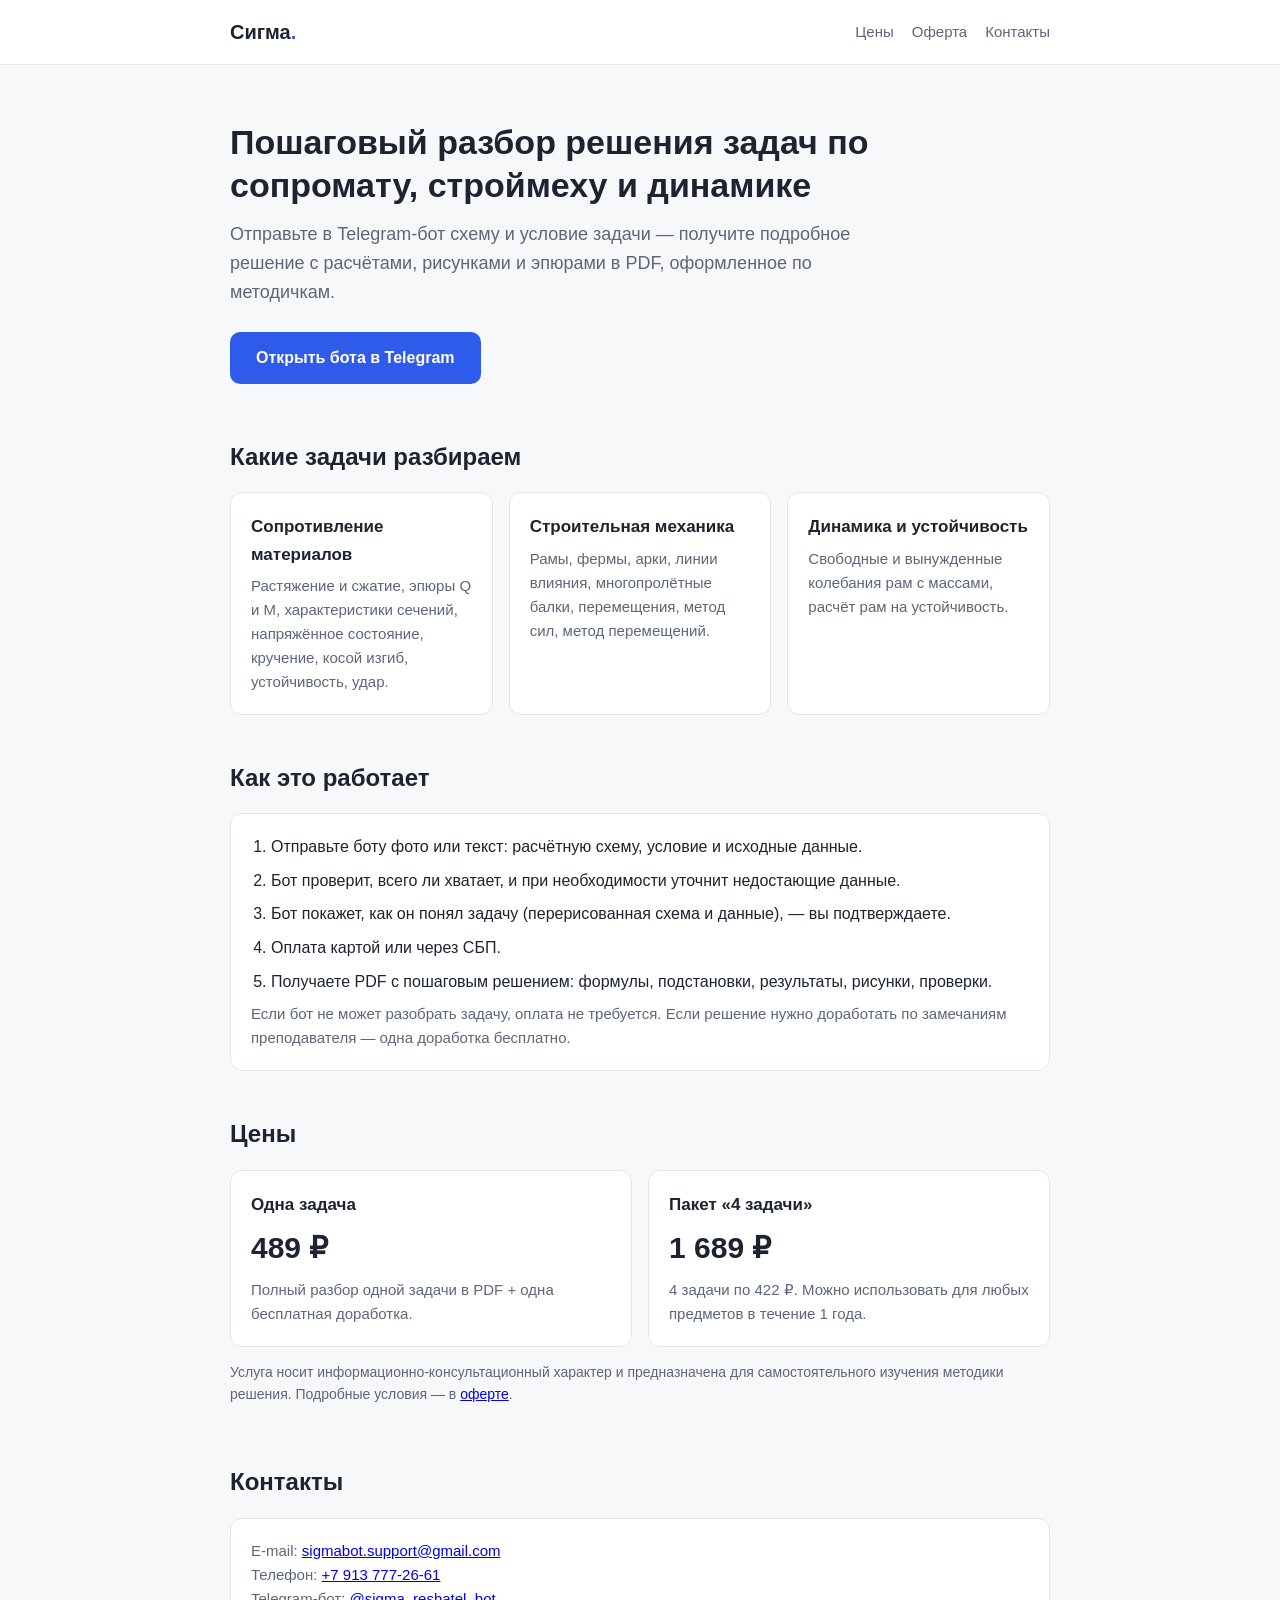
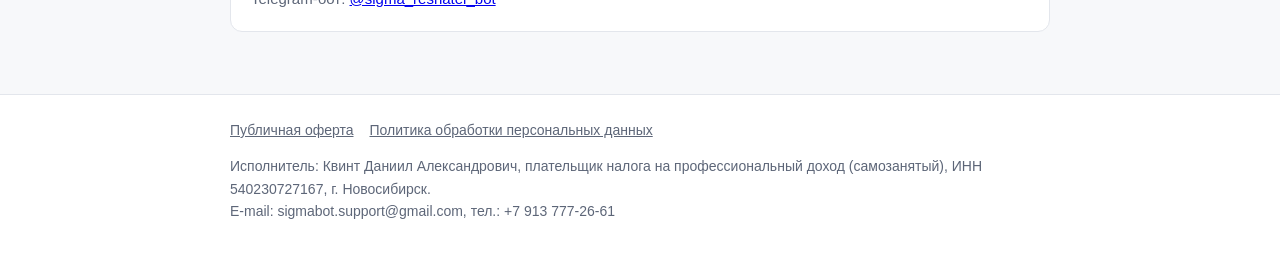
==== index.html @ 650c28b0 "Add files via upload" ====
<!DOCTYPE html>
<html lang="ru">
<head>
<meta charset="utf-8">
<meta name="viewport" content="width=device-width, initial-scale=1">
<title>Сигма — разбор решения задач по сопромату, строймеху и динамике</title>
<meta name="description" content="Telegram-бот: пошаговый разбор и оформление решения учебных задач по сопротивлению материалов, строительной механике, динамике и устойчивости сооружений в PDF.">
<link rel="stylesheet" href="style.css">
</head>
<body>
<header><div class="wrap">
  <a class="logo" href="index.html">Сигма<span>.</span></a>
  <nav><a href="#prices">Цены</a><a href="oferta.html">Оферта</a><a href="#contacts">Контакты</a></nav>
</div></header>

<div class="wrap">
  <div class="hero">
    <h1>Пошаговый разбор решения задач по сопромату, строймеху и динамике</h1>
    <p>Отправьте в Telegram-бот схему и условие задачи — получите подробное решение с расчётами, рисунками и эпюрами в PDF, оформленное по методичкам.</p>
    <a class="btn" href="https://t.me/sigma_reshatel_bot">Открыть бота в Telegram</a>
  </div>

  <section>
    <h2>Какие задачи разбираем</h2>
    <div class="grid">
      <div class="card"><h3>Сопротивление материалов</h3><p>Растяжение и сжатие, эпюры Q и M, характеристики сечений, напряжённое состояние, кручение, косой изгиб, устойчивость, удар.</p></div>
      <div class="card"><h3>Строительная механика</h3><p>Рамы, фермы, арки, линии влияния, многопролётные балки, перемещения, метод сил, метод перемещений.</p></div>
      <div class="card"><h3>Динамика и устойчивость</h3><p>Свободные и вынужденные колебания рам с массами, расчёт рам на устойчивость.</p></div>
    </div>
  </section>

  <section>
    <h2>Как это работает</h2>
    <div class="card">
      <ol class="steps">
        <li>Отправьте боту фото или текст: расчётную схему, условие и исходные данные.</li>
        <li>Бот проверит, всего ли хватает, и при необходимости уточнит недостающие данные.</li>
        <li>Бот покажет, как он понял задачу (перерисованная схема и данные), — вы подтверждаете.</li>
        <li>Оплата картой или через СБП.</li>
        <li>Получаете PDF с пошаговым решением: формулы, подстановки, результаты, рисунки, проверки.</li>
      </ol>
      <p class="note">Если бот не может разобрать задачу, оплата не требуется. Если решение нужно доработать по замечаниям преподавателя — одна доработка бесплатно.</p>
    </div>
  </section>

  <section id="prices">
    <h2>Цены</h2>
    <div class="grid">
      <div class="card"><h3>Одна задача</h3><div class="price">489 ₽</div><p>Полный разбор одной задачи в PDF + одна бесплатная доработка.</p></div>
      <div class="card"><h3>Пакет «4 задачи»</h3><div class="price">1 689 ₽</div><p>4 задачи по 422 ₽. Можно использовать для любых предметов в течение 1 года.</p></div>
    </div>
    <p class="note">Услуга носит информационно-консультационный характер и предназначена для самостоятельного изучения методики решения. Подробные условия — в <a href="oferta.html">оферте</a>.</p>
  </section>

  <section id="contacts">
    <h2>Контакты</h2>
    <div class="card">
      <p>E-mail: <a href="mailto:sigmabot.support@gmail.com">sigmabot.support@gmail.com</a><br>
      Телефон: <a href="tel:+79137772661">+7 913 777-26-61</a><br>
      Telegram-бот: <a href="https://t.me/sigma_reshatel_bot">@sigma_reshatel_bot</a></p>
    </div>
  </section>
</div>

<footer><div class="wrap">
  <div class="links"><a href="oferta.html">Публичная оферта</a><a href="privacy.html">Политика обработки персональных данных</a></div>
  <p>Исполнитель: Квинт Даниил Александрович, плательщик налога на профессиональный доход (самозанятый), ИНН 540230727167, г. Новосибирск.<br>
  E-mail: sigmabot.support@gmail.com, тел.: +7 913 777-26-61</p>
</div></footer>
</body>
</html>
---- style.css ----
:root{--bg:#f7f8fa;--card:#fff;--text:#1d2330;--muted:#5d6678;--accent:#2f5bea;--line:#e3e6ec}
*{box-sizing:border-box}
body{margin:0;font-family:-apple-system,"Segoe UI",Roboto,Arial,sans-serif;background:var(--bg);color:var(--text);line-height:1.6}
.wrap{max-width:860px;margin:0 auto;padding:0 20px}
header{background:var(--card);border-bottom:1px solid var(--line)}
header .wrap{display:flex;align-items:center;justify-content:space-between;height:64px}
.logo{font-weight:700;font-size:20px;color:var(--text);text-decoration:none}
.logo span{color:var(--accent)}
nav a{color:var(--muted);text-decoration:none;margin-left:18px;font-size:15px}
nav a:hover{color:var(--accent)}
.hero{padding:56px 0 32px}
.hero h1{font-size:34px;line-height:1.25;margin:0 0 14px}
.hero p{font-size:18px;color:var(--muted);margin:0 0 26px;max-width:640px}
.btn{display:inline-block;background:var(--accent);color:#fff;padding:13px 26px;border-radius:10px;text-decoration:none;font-weight:600}
.btn:hover{opacity:.9}
section{padding:22px 0}
h2{font-size:24px;margin:0 0 16px}
.grid{display:grid;grid-template-columns:repeat(auto-fit,minmax(230px,1fr));gap:16px}
.card{background:var(--card);border:1px solid var(--line);border-radius:12px;padding:20px}
.card h3{margin:0 0 6px;font-size:17px}
.card p{margin:0;color:var(--muted);font-size:15px}
.price{font-size:30px;font-weight:700;margin:6px 0}
ol.steps{padding-left:20px;margin:0}
ol.steps li{margin-bottom:8px}
.doc{background:var(--card);border:1px solid var(--line);border-radius:12px;padding:28px 32px;margin:32px 0}
.doc h1{font-size:26px;margin-top:0}
.doc h2{font-size:19px;margin:26px 0 8px}
.doc p,.doc li{font-size:15px}
.note{color:var(--muted);font-size:14px}
footer{border-top:1px solid var(--line);background:var(--card);margin-top:40px;padding:24px 0;font-size:14px;color:var(--muted)}
footer a{color:var(--muted)}
footer .links a{margin-right:16px}
@media(max-width:600px){.hero h1{font-size:27px}nav a{margin-left:10px;font-size:14px}.doc{padding:20px}}
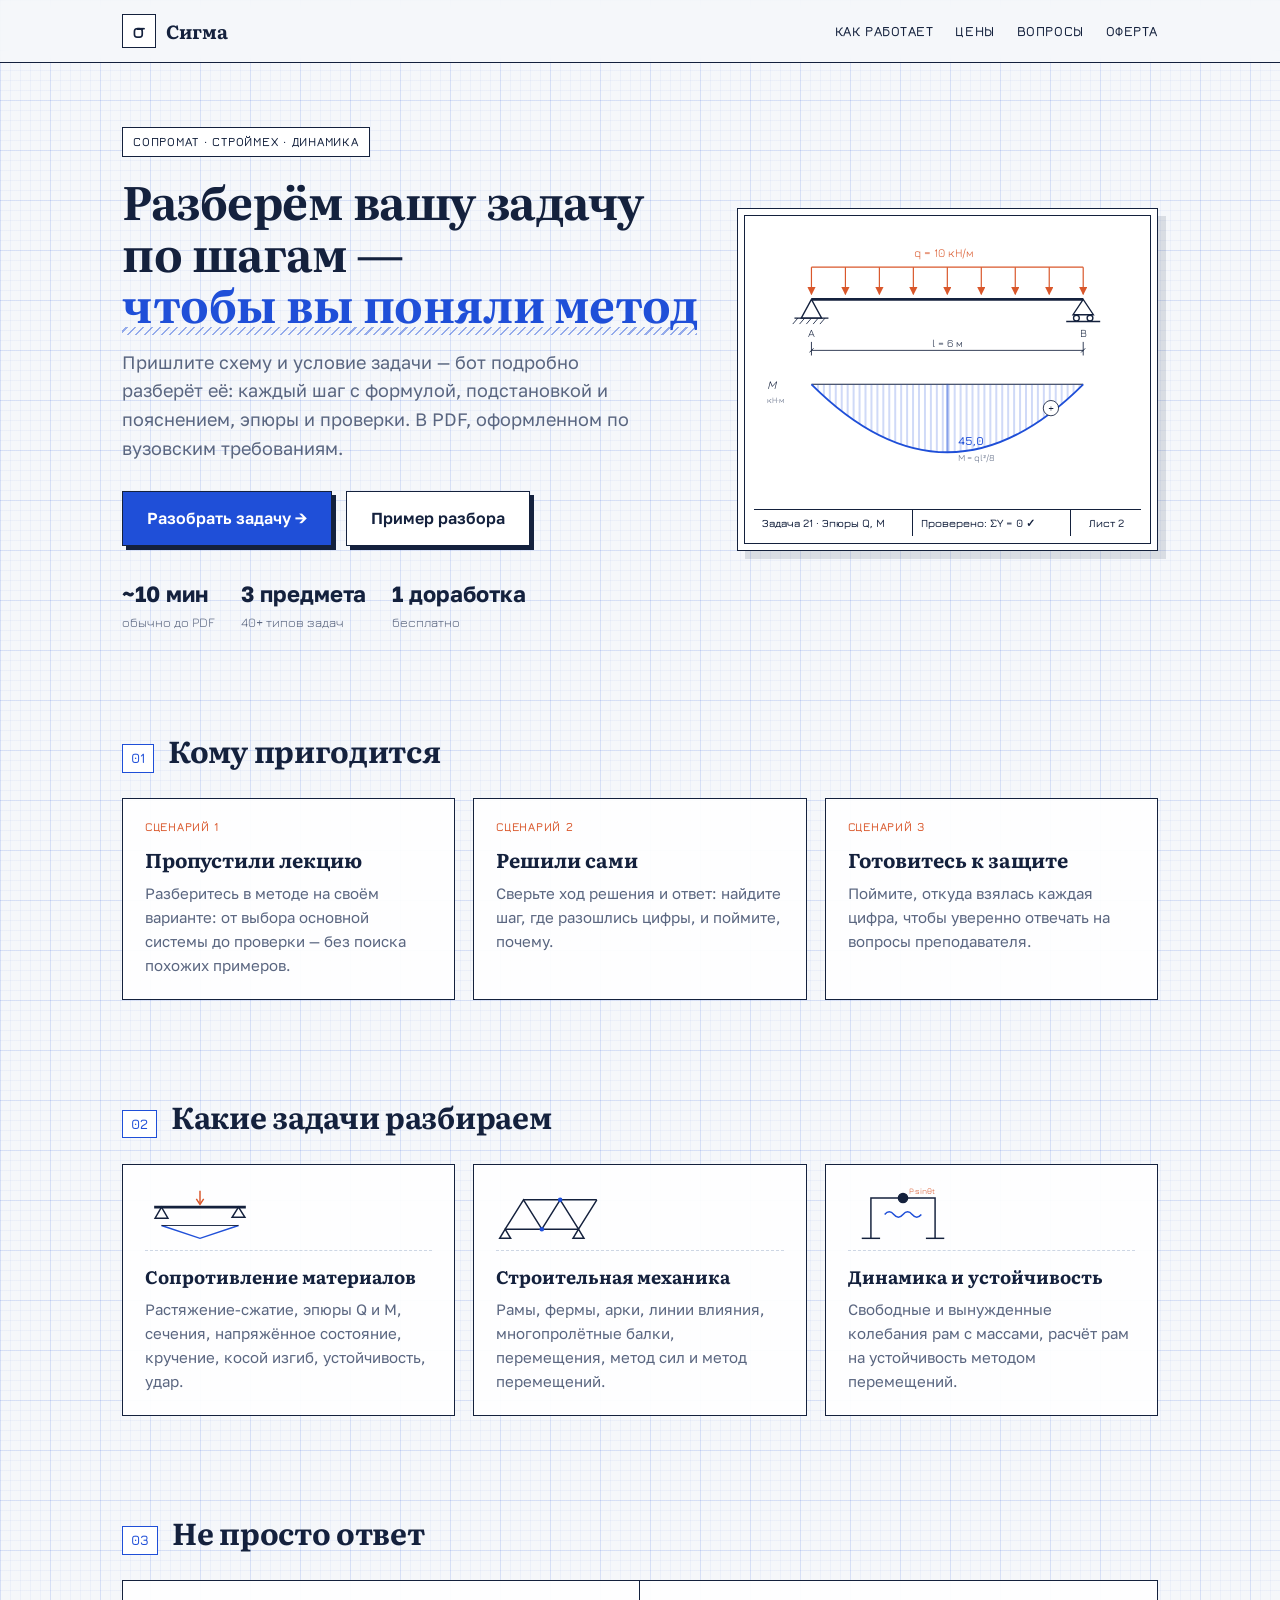
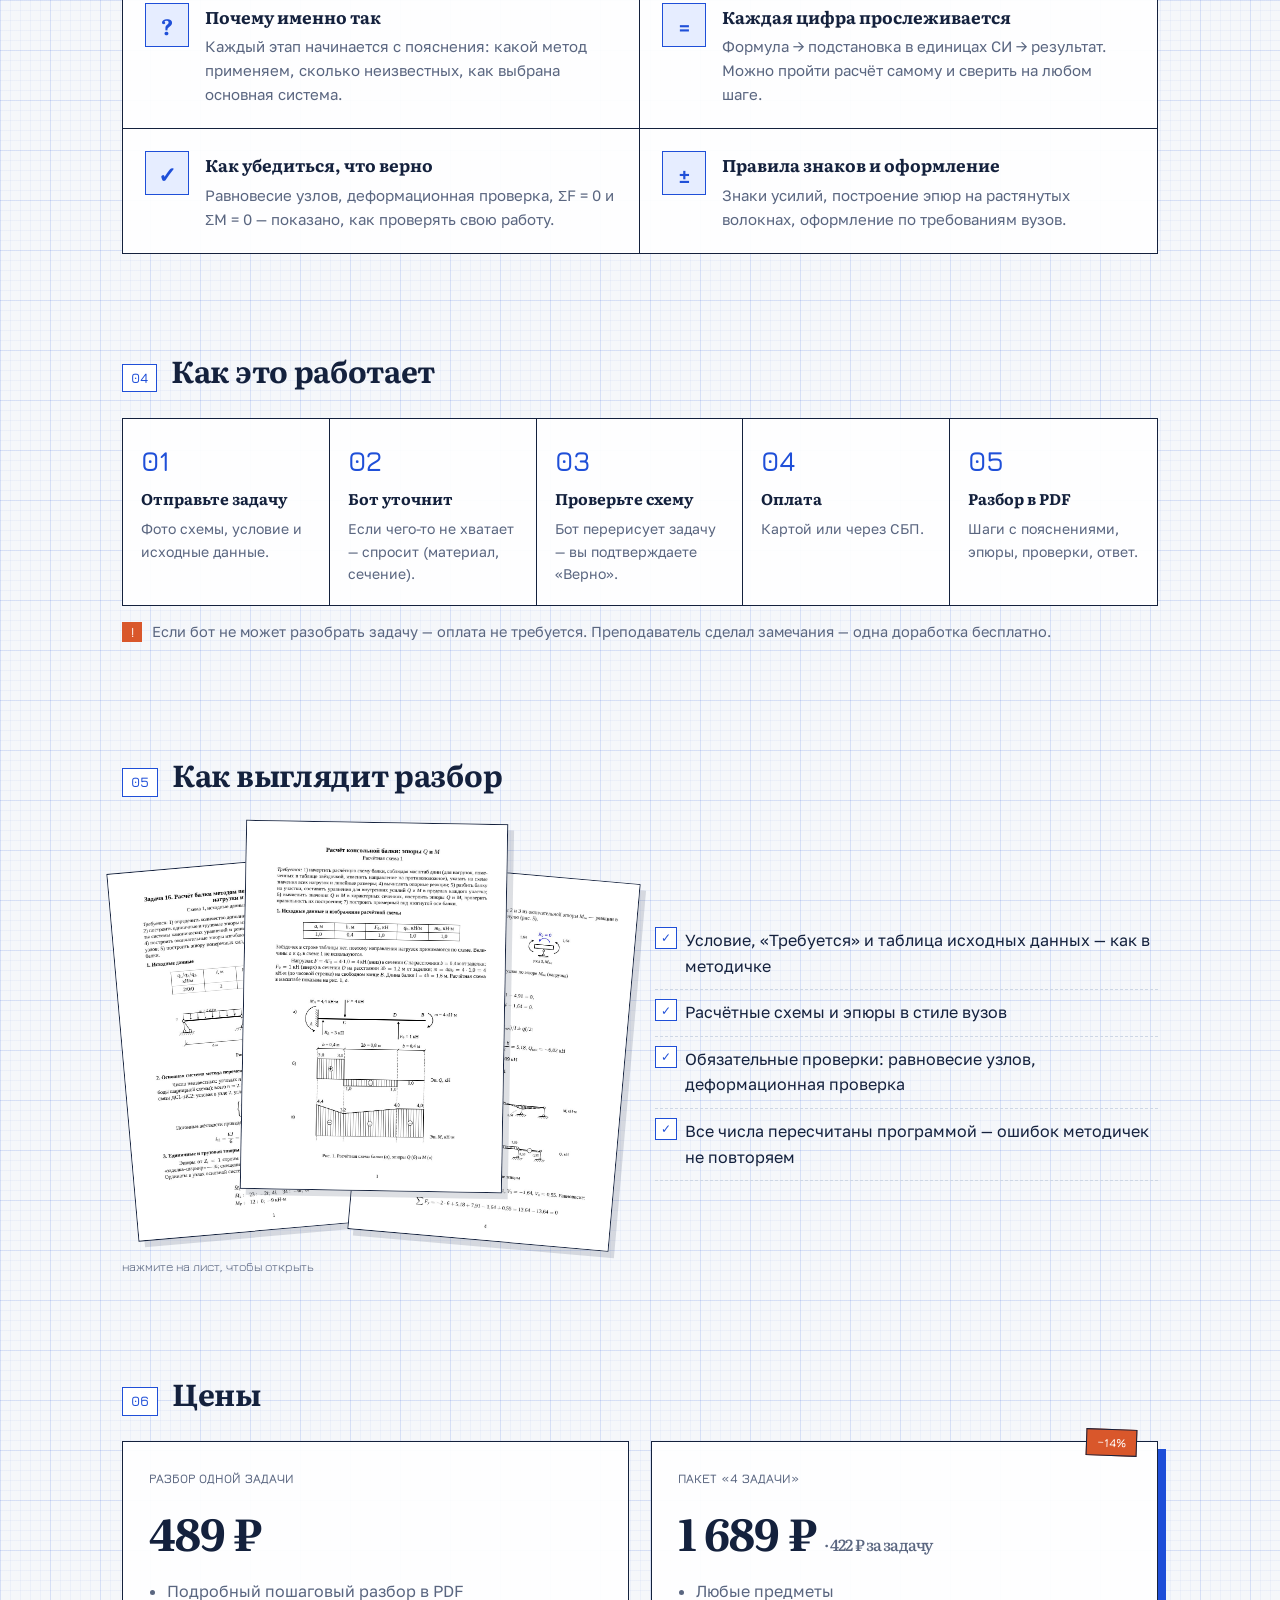
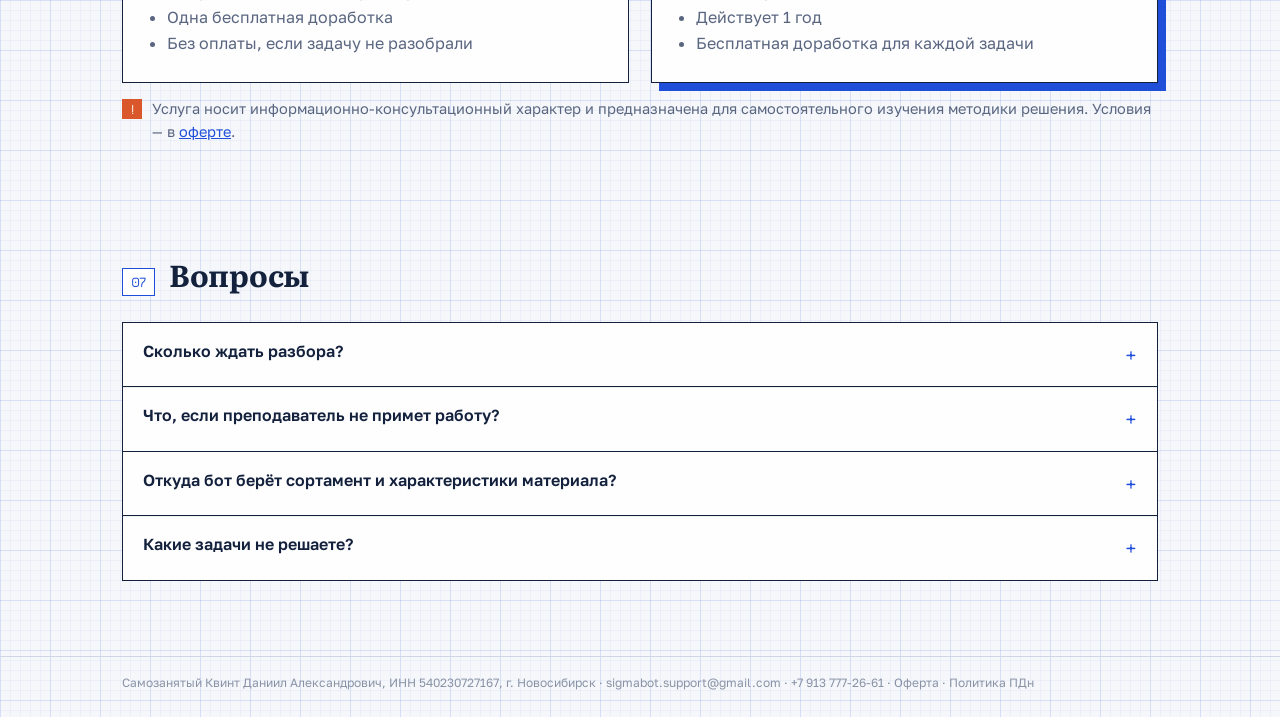
==== commit 7fe885af: "Add files via upload" ====
--- a/index.html
+++ b/index.html
@@ -3,69 +3,221 @@
 <head>
 <meta charset="utf-8">
 <meta name="viewport" content="width=device-width, initial-scale=1">
-<title>Сигма — разбор решения задач по сопромату, строймеху и динамике</title>
+<title>Сигма — пошаговые разборы задач по сопромату, строймеху и динамике</title>
 <meta name="description" content="Telegram-бот: пошаговый разбор и оформление решения учебных задач по сопротивлению материалов, строительной механике, динамике и устойчивости сооружений в PDF.">
 <link rel="stylesheet" href="style.css">
 </head>
 <body>
+
 <header><div class="wrap">
-  <a class="logo" href="index.html">Сигма<span>.</span></a>
-  <nav><a href="#prices">Цены</a><a href="oferta.html">Оферта</a><a href="#contacts">Контакты</a></nav>
+  <a class="logo" href="#"><span class="sig">σ</span>Сигма</a>
+  <nav><a href="#how">Как работает</a><a href="#prices">Цены</a><a href="#faq">Вопросы</a><a href="oferta.html">Оферта</a></nav>
 </div></header>
 
 <div class="wrap">
+  <!-- HERO -->
   <div class="hero">
-    <h1>Пошаговый разбор решения задач по сопромату, строймеху и динамике</h1>
-    <p>Отправьте в Telegram-бот схему и условие задачи — получите подробное решение с расчётами, рисунками и эпюрами в PDF, оформленное по методичкам.</p>
-    <a class="btn" href="https://t.me/sigma_reshatel_bot">Открыть бота в Telegram</a>
+    <div>
+      <span class="tag">Сопромат · Строймех · Динамика</span>
+      <h1>Разберём вашу задачу по шагам — <em>чтобы вы поняли метод</em></h1>
+      <p>Пришлите схему и условие задачи — бот подробно разберёт её: каждый шаг с формулой, подстановкой и пояснением, эпюры и проверки. В PDF, оформленном по вузовским требованиям.</p>
+      <div class="cta">
+        <a class="btn" href="https://t.me/sigma_reshatel_bot">Разобрать задачу →</a>
+        <a class="btn ghost" href="#example">Пример разбора</a>
+      </div>
+      <div class="facts">
+        <div><b>~10 мин</b>обычно до PDF</div>
+        <div><b>3 предмета</b>40+ типов задач</div>
+        <div><b>1 доработка</b>бесплатно</div>
+      </div>
+    </div>
+
+    <div class="sheet" aria-label="Пример: балка и эпюра изгибающих моментов">
+      <svg viewBox="0 0 460 330" fill="none" stroke="#14213d" stroke-width="1.6" font-family="Jura, sans-serif">
+        <defs>
+          <pattern id="hatch" width="7" height="7" patternUnits="userSpaceOnUse">
+            <line x1="0" y1="0" x2="0" y2="7" stroke="#1f4fd8" stroke-width="1"/>
+          </pattern>
+          <marker id="ah" viewBox="0 0 10 10" refX="9" refY="5" markerWidth="7" markerHeight="7" orient="auto"><path d="M0 0L10 5L0 10z" fill="#d9572b" stroke="none"/></marker>
+          <marker id="dim" viewBox="0 0 10 10" refX="5" refY="5" markerWidth="8" markerHeight="8" orient="auto"><path d="M2 8L8 2" stroke="#14213d" stroke-width="1.4"/></marker>
+        </defs>
+
+        <!-- load q -->
+        <g class="fade f1">
+          <line x1="70" y1="52" x2="390" y2="52" stroke="#d9572b"/>
+          <g class="arrow" stroke="#d9572b" stroke-width="1.4">
+            <line x1="70" y1="52" x2="70" y2="84" marker-end="url(#ah)"/>
+            <line x1="110" y1="52" x2="110" y2="84" marker-end="url(#ah)"/>
+            <line x1="150" y1="52" x2="150" y2="84" marker-end="url(#ah)"/>
+            <line x1="190" y1="52" x2="190" y2="84" marker-end="url(#ah)"/>
+            <line x1="230" y1="52" x2="230" y2="84" marker-end="url(#ah)"/>
+            <line x1="270" y1="52" x2="270" y2="84" marker-end="url(#ah)"/>
+            <line x1="310" y1="52" x2="310" y2="84" marker-end="url(#ah)"/>
+            <line x1="350" y1="52" x2="350" y2="84" marker-end="url(#ah)"/>
+            <line x1="390" y1="52" x2="390" y2="84" marker-end="url(#ah)"/>
+          </g>
+          <text x="225" y="40" fill="#d9572b" stroke="none" font-size="14" text-anchor="middle">q = 10 кН/м</text>
+        </g>
+
+        <!-- beam -->
+        <line class="draw" x1="70" y1="90" x2="390" y2="90" stroke-width="3.2"/>
+        <!-- supports -->
+        <g class="fade f1">
+          <path d="M70 90 L58 112 L82 112 Z" fill="#fff"/>
+          <line x1="50" y1="112" x2="90" y2="112"/>
+          <path d="M54 112l-6 7M62 112l-6 7M70 112l-6 7M78 112l-6 7M86 112l-6 7" stroke-width="1"/>
+          <path d="M390 90 L378 108 L402 108 Z" fill="#fff"/>
+          <circle cx="382" cy="112" r="3.4" fill="#fff"/><circle cx="398" cy="112" r="3.4" fill="#fff"/>
+          <line x1="370" y1="116" x2="410" y2="116"/>
+          <text x="66" y="134" stroke="none" fill="#14213d" font-size="13">A</text>
+          <text x="386" y="134" stroke="none" fill="#14213d" font-size="13">B</text>
+        </g>
+        <!-- dimension -->
+        <g class="fade f1" stroke-width="1">
+          <line x1="70" y1="140" x2="70" y2="156"/><line x1="390" y1="140" x2="390" y2="156"/>
+          <line x1="70" y1="150" x2="390" y2="150" marker-start="url(#dim)" marker-end="url(#dim)"/>
+          <text x="230" y="146" stroke="none" fill="#14213d" font-size="12.5" text-anchor="middle">l = 6 м</text>
+        </g>
+
+        <!-- M diagram -->
+        <line x1="70" y1="190" x2="390" y2="190" stroke-width="1.2"/>
+        <path class="draw d2" d="M70 190 Q230 350 390 190" stroke="#1f4fd8" stroke-width="2.2"/>
+        <path class="fade f2" d="M70 190 Q230 350 390 190 Z" fill="url(#hatch)" stroke="none" opacity=".55"/>
+        <line class="draw d3" x1="230" y1="190" x2="230" y2="270" stroke="#1f4fd8" stroke-width="1.2" stroke-dasharray="4 3"/>
+        <g class="fade f3" stroke="none">
+          <text x="242" y="262" fill="#1f4fd8" font-size="14" font-weight="600">45,0</text>
+          <text x="242" y="280" fill="#5a6680" font-size="11">M = ql²/8</text>
+          <text x="18" y="196" fill="#14213d" font-size="14" font-style="italic">M</text>
+          <text x="18" y="212" fill="#5a6680" font-size="10">кН·м</text>
+          <circle cx="352" cy="218" r="9" fill="#fff" stroke="#14213d" stroke-width="1"/>
+          <text x="352" y="222.5" fill="#14213d" font-size="13" text-anchor="middle">+</text>
+        </g>
+      </svg>
+      <div class="stamp"><div>Задача 21 · Эпюры Q, M</div><div>Проверено: ΣY = 0 ✓</div><div>Лист 2</div></div>
+    </div>
   </div>
 
-  <section>
-    <h2>Какие задачи разбираем</h2>
-    <div class="grid">
-      <div class="card"><h3>Сопротивление материалов</h3><p>Растяжение и сжатие, эпюры Q и M, характеристики сечений, напряжённое состояние, кручение, косой изгиб, устойчивость, удар.</p></div>
-      <div class="card"><h3>Строительная механика</h3><p>Рамы, фермы, арки, линии влияния, многопролётные балки, перемещения, метод сил, метод перемещений.</p></div>
-      <div class="card"><h3>Динамика и устойчивость</h3><p>Свободные и вынужденные колебания рам с массами, расчёт рам на устойчивость.</p></div>
-    </div>
-  </section>
-
-  <section>
-    <h2>Как это работает</h2>
-    <div class="card">
-      <ol class="steps">
-        <li>Отправьте боту фото или текст: расчётную схему, условие и исходные данные.</li>
-        <li>Бот проверит, всего ли хватает, и при необходимости уточнит недостающие данные.</li>
-        <li>Бот покажет, как он понял задачу (перерисованная схема и данные), — вы подтверждаете.</li>
-        <li>Оплата картой или через СБП.</li>
-        <li>Получаете PDF с пошаговым решением: формулы, подстановки, результаты, рисунки, проверки.</li>
-      </ol>
-      <p class="note">Если бот не может разобрать задачу, оплата не требуется. Если решение нужно доработать по замечаниям преподавателя — одна доработка бесплатно.</p>
-    </div>
-  </section>
-
+  <!-- WHO -->
+  <section id="who">
+    <div class="sec-head"><span class="num">01</span><h2>Кому пригодится</h2></div>
+    <div class="grid3">
+      <div class="card who"><div class="sc">сценарий 1</div><h3>Пропустили лекцию</h3><p>Разберитесь в методе на своём варианте: от выбора основной системы до проверки — без поиска похожих примеров.</p></div>
+      <div class="card who"><div class="sc">сценарий 2</div><h3>Решили сами</h3><p>Сверьте ход решения и ответ: найдите шаг, где разошлись цифры, и поймите, почему.</p></div>
+      <div class="card who"><div class="sc">сценарий 3</div><h3>Готовитесь к защите</h3><p>Поймите, откуда взялась каждая цифра, чтобы уверенно отвечать на вопросы преподавателя.</p></div>
+    </div>
+  </section>
+
+  <!-- SUBJECTS -->
+  <section id="subjects">
+    <div class="sec-head"><span class="num">02</span><h2>Какие задачи разбираем</h2></div>
+    <div class="grid3">
+      <div class="card">
+        <div class="ico"><svg viewBox="0 0 120 60" fill="none" stroke="#14213d" stroke-width="1.6">
+          <line x1="10" y1="22" x2="110" y2="22" stroke-width="3"/>
+          <path d="M18 22l-7 12h14z" fill="#fff"/><path d="M102 22l-7 11h14z" fill="#fff"/>
+          <path d="M60 4v14" stroke="#d9572b"/><path d="M56 13l4 6 4-6" stroke="#d9572b"/>
+          <path d="M18 42 L60 56 L102 42" stroke="#1f4fd8"/><line x1="18" y1="42" x2="102" y2="42" stroke-width="1"/>
+        </svg></div>
+        <h3>Сопротивление материалов</h3>
+        <p>Растяжение-сжатие, эпюры Q и M, сечения, напряжённое состояние, кручение, косой изгиб, устойчивость, удар.</p>
+      </div>
+      <div class="card">
+        <div class="ico"><svg viewBox="0 0 120 60" fill="none" stroke="#14213d" stroke-width="1.6">
+          <path d="M10 46 L30 14 L50 46 L70 14 L90 46 L110 14"/>
+          <line x1="10" y1="46" x2="90" y2="46"/><line x1="30" y1="14" x2="110" y2="14"/>
+          <path d="M10 46l-6 10h12z" fill="#fff"/><path d="M90 46l-6 10h12z" fill="#fff"/>
+          <circle cx="50" cy="46" r="2.5" fill="#1f4fd8" stroke="none"/><circle cx="70" cy="14" r="2.5" fill="#1f4fd8" stroke="none"/>
+        </svg></div>
+        <h3>Строительная механика</h3>
+        <p>Рамы, фермы, арки, линии влияния, многопролётные балки, перемещения, метод сил и метод перемещений.</p>
+      </div>
+      <div class="card">
+        <div class="ico"><svg viewBox="0 0 120 60" fill="none" stroke="#14213d" stroke-width="1.6">
+          <path d="M25 56 V12 H95 V56"/><line x1="15" y1="56" x2="35" y2="56"/><line x1="85" y1="56" x2="105" y2="56"/>
+          <circle cx="60" cy="12" r="5" fill="#14213d"/>
+          <path d="M40 30 q5 -6 10 0 t10 0 t10 0 t10 0" stroke="#1f4fd8"/>
+          <text x="66" y="8" font-size="9" fill="#d9572b" stroke="none" font-family="Jura">P·sinθt</text>
+        </svg></div>
+        <h3>Динамика и устойчивость</h3>
+        <p>Свободные и вынужденные колебания рам с массами, расчёт рам на устойчивость методом перемещений.</p>
+      </div>
+    </div>
+  </section>
+
+  <!-- WHY -->
+  <section id="why">
+    <div class="sec-head"><span class="num">03</span><h2>Не просто ответ</h2></div>
+    <div class="why">
+      <div class="why-item"><div class="wi">?</div><div><h3>Почему именно так</h3><p>Каждый этап начинается с пояснения: какой метод применяем, сколько неизвестных, как выбрана основная система.</p></div></div>
+      <div class="why-item"><div class="wi">=</div><div><h3>Каждая цифра прослеживается</h3><p>Формула → подстановка в единицах СИ → результат. Можно пройти расчёт самому и сверить на любом шаге.</p></div></div>
+      <div class="why-item"><div class="wi">✓</div><div><h3>Как убедиться, что верно</h3><p>Равновесие узлов, деформационная проверка, ΣF&nbsp;=&nbsp;0 и ΣM&nbsp;=&nbsp;0 — показано, как проверять свою работу.</p></div></div>
+      <div class="why-item"><div class="wi">±</div><div><h3>Правила знаков и оформление</h3><p>Знаки усилий, построение эпюр на растянутых волокнах, оформление по требованиям вузов.</p></div></div>
+    </div>
+  </section>
+
+  <!-- HOW -->
+  <section id="how">
+    <div class="sec-head"><span class="num">04</span><h2>Как это работает</h2></div>
+    <div class="steps">
+      <div class="step"><div class="n">01</div><h4>Отправьте задачу</h4><p>Фото схемы, условие и исходные данные.</p></div>
+      <div class="step"><div class="n">02</div><h4>Бот уточнит</h4><p>Если чего-то не хватает — спросит (материал, сечение).</p></div>
+      <div class="step"><div class="n">03</div><h4>Проверьте схему</h4><p>Бот перерисует задачу — вы подтверждаете «Верно».</p></div>
+      <div class="step"><div class="n">04</div><h4>Оплата</h4><p>Картой или через СБП.</p></div>
+      <div class="step"><div class="n">05</div><h4>Разбор в PDF</h4><p>Шаги с пояснениями, эпюры, проверки, ответ.</p></div>
+    </div>
+    <p class="note"><span>Если бот не может разобрать задачу — оплата не требуется. Преподаватель сделал замечания — одна доработка бесплатно.</span></p>
+  </section>
+
+  <!-- EXAMPLE -->
+  <section id="example">
+    <div class="sec-head"><span class="num">05</span><h2>Как выглядит разбор</h2></div>
+    <div class="example">
+      <div class="pages">
+        <a class="page" href="img/primer1.jpg" target="_blank" title="Строймех: балка методом перемещений — условие и схема"><img src="img/primer1.jpg" alt="Страница разбора: задача 16, расчёт балки методом перемещений, исходные данные и схема" loading="lazy"></a>
+        <a class="page" href="img/primer3.jpg" target="_blank" title="Сопромат: консольная балка — эпюры Q и M"><img src="img/primer3.jpg" alt="Страница разбора: консольная балка, эпюры Q и M" loading="lazy"></a>
+        <a class="page" href="img/primer2.jpg" target="_blank" title="Строймех: проверки равновесия и окончательные эпюры"><img src="img/primer2.jpg" alt="Страница разбора: проверка равновесия узлов и окончательные эпюры" loading="lazy"></a>
+        <span class="hint">нажмите на лист, чтобы открыть</span>
+      </div>
+      <ul class="list">
+        <li>Условие, «Требуется» и таблица исходных данных — как в методичке</li>
+        <li>Расчётные схемы и эпюры в стиле вузов</li>
+        <li>Обязательные проверки: равновесие узлов, деформационная проверка</li>
+        <li>Все числа пересчитаны программой — ошибок методичек не повторяем</li>
+      </ul>
+    </div>
+  </section>
+
+  <!-- PRICES -->
   <section id="prices">
-    <h2>Цены</h2>
-    <div class="grid">
-      <div class="card"><h3>Одна задача</h3><div class="price">489 ₽</div><p>Полный разбор одной задачи в PDF + одна бесплатная доработка.</p></div>
-      <div class="card"><h3>Пакет «4 задачи»</h3><div class="price">1 689 ₽</div><p>4 задачи по 422 ₽. Можно использовать для любых предметов в течение 1 года.</p></div>
-    </div>
-    <p class="note">Услуга носит информационно-консультационный характер и предназначена для самостоятельного изучения методики решения. Подробные условия — в <a href="oferta.html">оферте</a>.</p>
-  </section>
-
-  <section id="contacts">
-    <h2>Контакты</h2>
-    <div class="card">
-      <p>E-mail: <a href="mailto:sigmabot.support@gmail.com">sigmabot.support@gmail.com</a><br>
-      Телефон: <a href="tel:+79137772661">+7 913 777-26-61</a><br>
-      Telegram-бот: <a href="https://t.me/sigma_reshatel_bot">@sigma_reshatel_bot</a></p>
-    </div>
+    <div class="sec-head"><span class="num">06</span><h2>Цены</h2></div>
+    <div class="prices">
+      <div class="price-card">
+        <div class="mono" style="color:var(--muted);font-size:13px">РАЗБОР ОДНОЙ ЗАДАЧИ</div>
+        <div class="price">489 ₽</div>
+        <ul><li>Подробный пошаговый разбор в PDF</li><li>Одна бесплатная доработка</li><li>Без оплаты, если задачу не разобрали</li></ul>
+      </div>
+      <div class="price-card hl">
+        <span class="badge">−14%</span>
+        <div class="mono" style="color:var(--muted);font-size:13px">ПАКЕТ «4 ЗАДАЧИ»</div>
+        <div class="price">1 689 ₽ <small>· 422 ₽ за задачу</small></div>
+        <ul><li>Любые предметы</li><li>Действует 1 год</li><li>Бесплатная доработка для каждой задачи</li></ul>
+      </div>
+    </div>
+    <p class="note"><span>Услуга носит информационно-консультационный характер и предназначена для самостоятельного изучения методики решения. Условия — в <a href="oferta.html">оферте</a>.</span></p>
+  </section>
+
+  <!-- FAQ -->
+  <section id="faq">
+    <div class="sec-head"><span class="num">07</span><h2>Вопросы</h2></div>
+    <details><summary>Сколько ждать разбора?</summary><p>Обычно 5–15 минут после оплаты. По оферте — не дольше 24 часов.</p></details>
+    <details><summary>Что, если преподаватель не примет работу?</summary><p>Нажмите в боте «Работу не приняли» и пришлите замечания. Одна доработка бесплатна; если ошибка в расчёте подтвердится и после доработки — вернём деньги по заявке.</p></details>
+    <details><summary>Откуда бот берёт сортамент и характеристики материала?</summary><p>Только из ваших данных: у разных преподавателей разные таблицы. Если чего-то нет в условии — бот спросит.</p></details>
+    <details><summary>Какие задачи не решаете?</summary><p>Если тип задачи не поддерживается или схема не читается, бот сообщит об этом до оплаты.</p></details>
   </section>
 </div>
 
-<footer><div class="wrap">
-  <div class="links"><a href="oferta.html">Публичная оферта</a><a href="privacy.html">Политика обработки персональных данных</a></div>
-  <p>Исполнитель: Квинт Даниил Александрович, плательщик налога на профессиональный доход (самозанятый), ИНН 540230727167, г. Новосибирск.<br>
-  E-mail: sigmabot.support@gmail.com, тел.: +7 913 777-26-61</p>
-</div></footer>
+<footer><div class="wrap"><p class="legal">Самозанятый Квинт Даниил Александрович, ИНН 540230727167, г. Новосибирск · <a href="mailto:sigmabot.support@gmail.com">sigmabot.support@gmail.com</a> · <a href="tel:+79137772661">+7 913 777-26-61</a> · <a href="oferta.html">Оферта</a> · <a href="privacy.html">Политика ПДн</a></p></div></footer>
+
+<a class="btn sticky-cta" href="https://t.me/sigma_reshatel_bot">Разобрать задачу в Telegram →</a>
 </body>
 </html>
--- a/style.css
+++ b/style.css
@@ -1,33 +1,165 @@
-:root{--bg:#f7f8fa;--card:#fff;--text:#1d2330;--muted:#5d6678;--accent:#2f5bea;--line:#e3e6ec}
+@font-face{font-family:"Literata";src:url("fonts/literata.woff") format("woff");font-weight:200 900;font-display:swap}
+@font-face{font-family:"Golos Text";src:url("fonts/golos.woff") format("woff");font-weight:400 900;font-display:swap}
+@font-face{font-family:"Jura";src:url("fonts/jura.woff") format("woff");font-weight:300 700;font-display:swap}
+:root{
+  --paper:#f5f7fa; --ink:#14213d; --muted:#5a6680; --blue:#1f4fd8; --blue-soft:#e6edff;
+  --load:#d9572b; --line:#cdd6e4; --card:#ffffffee;
+  --mono:Jura,"Segoe UI",sans-serif; --sans:"Golos Text",-apple-system,"Segoe UI",Roboto,Arial,sans-serif; --serif:Literata,Georgia,serif;
+}
 *{box-sizing:border-box}
-body{margin:0;font-family:-apple-system,"Segoe UI",Roboto,Arial,sans-serif;background:var(--bg);color:var(--text);line-height:1.6}
-.wrap{max-width:860px;margin:0 auto;padding:0 20px}
-header{background:var(--card);border-bottom:1px solid var(--line)}
-header .wrap{display:flex;align-items:center;justify-content:space-between;height:64px}
-.logo{font-weight:700;font-size:20px;color:var(--text);text-decoration:none}
-.logo span{color:var(--accent)}
-nav a{color:var(--muted);text-decoration:none;margin-left:18px;font-size:15px}
-nav a:hover{color:var(--accent)}
-.hero{padding:56px 0 32px}
-.hero h1{font-size:34px;line-height:1.25;margin:0 0 14px}
-.hero p{font-size:18px;color:var(--muted);margin:0 0 26px;max-width:640px}
-.btn{display:inline-block;background:var(--accent);color:#fff;padding:13px 26px;border-radius:10px;text-decoration:none;font-weight:600}
-.btn:hover{opacity:.9}
-section{padding:22px 0}
-h2{font-size:24px;margin:0 0 16px}
-.grid{display:grid;grid-template-columns:repeat(auto-fit,minmax(230px,1fr));gap:16px}
-.card{background:var(--card);border:1px solid var(--line);border-radius:12px;padding:20px}
-.card h3{margin:0 0 6px;font-size:17px}
+html{scroll-behavior:smooth}
+body{margin:0;font-family:var(--sans);color:var(--ink);line-height:1.6;background-color:var(--paper);
+  background-image:
+    linear-gradient(rgba(31,79,216,.10) 1px,transparent 1px),
+    linear-gradient(90deg,rgba(31,79,216,.10) 1px,transparent 1px),
+    linear-gradient(rgba(31,79,216,.045) 1px,transparent 1px),
+    linear-gradient(90deg,rgba(31,79,216,.045) 1px,transparent 1px);
+  background-size:50px 50px,50px 50px,10px 10px,10px 10px;}
+.wrap{max-width:1080px;margin:0 auto;padding:0 22px}
+a{color:var(--blue)}
+h1,h2,h3,h4,.price,.facts b,.logo{font-family:var(--serif)}
+.mono,.tag,nav a,.stamp,.code,.num,.n,.lbl,.badge{font-weight:600}
+.mono{font-family:var(--mono)}
+
+/* header */
+header{position:sticky;top:0;z-index:10;background:rgba(245,247,250,.88);backdrop-filter:blur(6px);border-bottom:1.5px solid var(--ink)}
+header .wrap{display:flex;align-items:center;justify-content:space-between;height:62px}
+.logo{display:flex;align-items:center;gap:10px;text-decoration:none;color:var(--ink);font-weight:700;font-size:19px}
+.logo .sig{width:34px;height:34px;border:1.5px solid var(--ink);display:grid;place-items:center;font-family:var(--mono);font-size:20px;background:#fff}
+nav a{color:var(--ink);text-decoration:none;margin-left:22px;font-size:14px;font-family:var(--mono);text-transform:uppercase;letter-spacing:.04em}
+nav a:hover{color:var(--blue)}
+
+/* hero */
+.hero{display:grid;grid-template-columns:1.05fr 1fr;gap:40px;align-items:center;padding:64px 0 48px}
+.tag{display:inline-block;font-family:var(--mono);font-size:12.5px;letter-spacing:.06em;text-transform:uppercase;border:1.5px solid var(--ink);padding:4px 10px;background:#fff;margin-bottom:18px}
+.hero h1{font-size:46px;line-height:1.12;margin:0 0 18px;letter-spacing:-.01em;font-weight:700}
+.hero h1 em{font-style:normal;color:var(--blue);position:relative;white-space:nowrap}
+.hero h1 em::after{content:"";position:absolute;left:0;right:0;bottom:2px;height:8px;background:repeating-linear-gradient(-45deg,var(--blue) 0 1.5px,transparent 1.5px 6px);opacity:.45}
+.hero p{font-size:18px;color:var(--muted);margin:0 0 28px;max-width:520px}
+.cta{display:flex;gap:14px;flex-wrap:wrap;align-items:center}
+.btn{display:inline-flex;align-items:center;gap:10px;background:var(--blue);color:#fff;padding:14px 24px;text-decoration:none;font-weight:600;border:1.5px solid var(--ink);box-shadow:4px 4px 0 var(--ink);transition:transform .12s,box-shadow .12s}
+.btn:hover{transform:translate(2px,2px);box-shadow:2px 2px 0 var(--ink)}
+.btn.ghost{background:#fff;color:var(--ink)}
+.facts{display:flex;gap:26px;margin-top:30px;font-family:var(--mono);font-size:13px;color:var(--muted)}
+.facts b{display:block;font-size:22px;color:var(--ink);font-family:var(--sans)}
+
+/* drawing sheet */
+.sheet{background:#fff;border:1.5px solid var(--ink);box-shadow:8px 8px 0 rgba(20,33,61,.12);position:relative;padding:14px}
+.sheet::before{content:"";position:absolute;inset:6px;border:.8px solid var(--ink);pointer-events:none}
+.sheet svg{display:block;width:100%;height:auto}
+.stamp{display:grid;grid-template-columns:1fr 1fr 70px;border-top:.8px solid var(--ink);margin:6px 2px 0;font-family:var(--mono);font-size:11px}
+.stamp div{padding:4px 8px;border-right:.8px solid var(--ink)}
+.stamp div:last-child{border-right:0;text-align:center}
+.draw{stroke-dasharray:1000;stroke-dashoffset:1000;animation:draw 2.2s ease forwards}
+.d2{animation-delay:.9s}.d3{animation-delay:1.6s}
+.fade{opacity:0;animation:fade .6s ease forwards}
+.f1{animation-delay:.3s}.f2{animation-delay:2.2s}.f3{animation-delay:2.6s}
+.arrow{animation:drop 1.8s ease-in-out infinite}
+@keyframes draw{to{stroke-dashoffset:0}}
+@keyframes fade{to{opacity:1}}
+@keyframes drop{0%,100%{transform:translateY(0)}50%{transform:translateY(3px)}}
+
+/* sections */
+section{padding:46px 0}
+.sec-head{display:flex;align-items:baseline;gap:14px;margin-bottom:24px}
+.sec-head .num{font-family:var(--mono);color:var(--blue);font-size:14px;border:1.5px solid var(--blue);padding:2px 8px;background:#fff}
+.sec-head h2{font-size:30px;margin:0;letter-spacing:-.01em}
+.grid3{display:grid;grid-template-columns:repeat(3,1fr);gap:18px}
+.card{background:var(--card);border:1.5px solid var(--ink);padding:22px;position:relative}
+.card h3{margin:12px 0 6px;font-size:18px}
 .card p{margin:0;color:var(--muted);font-size:15px}
-.price{font-size:30px;font-weight:700;margin:6px 0}
-ol.steps{padding-left:20px;margin:0}
-ol.steps li{margin-bottom:8px}
-.doc{background:var(--card);border:1px solid var(--line);border-radius:12px;padding:28px 32px;margin:32px 0}
-.doc h1{font-size:26px;margin-top:0}
-.doc h2{font-size:19px;margin:26px 0 8px}
-.doc p,.doc li{font-size:15px}
-.note{color:var(--muted);font-size:14px}
-footer{border-top:1px solid var(--line);background:var(--card);margin-top:40px;padding:24px 0;font-size:14px;color:var(--muted)}
-footer a{color:var(--muted)}
-footer .links a{margin-right:16px}
-@media(max-width:600px){.hero h1{font-size:27px}nav a{margin-left:10px;font-size:14px}.doc{padding:20px}}
+.card .ico{height:64px;border-bottom:.8px dashed var(--line);padding-bottom:8px}
+.card .ico svg{height:100%;width:auto}
+.card .code{position:absolute;top:10px;right:12px;font-family:var(--mono);font-size:11px;color:var(--muted)}
+
+/* who / why */
+.card.who{padding-top:18px}
+.card.who .sc{font-family:var(--mono);font-weight:600;font-size:12px;letter-spacing:.06em;text-transform:uppercase;color:var(--load)}
+.card.who h3{margin-top:6px;font-size:20px}
+.why{display:grid;grid-template-columns:1fr 1fr;gap:0;border:1.5px solid var(--ink);background:var(--card)}
+.why-item{display:flex;gap:16px;padding:22px;border-bottom:.8px solid var(--ink)}
+.why-item:nth-child(odd){border-right:.8px solid var(--ink)}
+.why-item:nth-last-child(-n+2){border-bottom:0}
+.why-item h3{margin:0 0 4px;font-size:17px}
+.why-item p{margin:0;color:var(--muted);font-size:15px}
+.wi{min-width:44px;height:44px;border:1.5px solid var(--blue);color:var(--blue);display:grid;place-items:center;font-family:var(--serif);font-size:22px;font-weight:700;background:var(--blue-soft)}
+
+/* steps */
+.steps{display:grid;grid-template-columns:repeat(5,1fr);gap:0;border:1.5px solid var(--ink);background:var(--card)}
+.step{padding:20px 18px;border-right:.8px solid var(--ink);position:relative}
+.step:last-child{border-right:0}
+.step .n{font-family:var(--mono);font-size:28px;color:var(--blue);font-weight:600}
+.step h4{margin:4px 0 6px;font-size:15.5px}
+.step p{margin:0;font-size:14px;color:var(--muted)}
+.note{margin-top:14px;font-size:14.5px;color:var(--muted);display:flex;gap:10px;align-items:flex-start}
+.note::before{content:"!";font-family:var(--mono);font-weight:600;color:#fff;background:var(--load);min-width:20px;height:20px;display:grid;place-items:center;font-size:13px;margin-top:2px}
+
+/* example */
+.example{display:grid;grid-template-columns:1fr 1fr;gap:30px;align-items:center}
+.pages{position:relative;height:455px}
+.page{position:absolute;width:52%;background:#fff;border:1.5px solid var(--ink);box-shadow:6px 6px 0 rgba(20,33,61,.14);transition:transform .25s,box-shadow .25s;line-height:0}
+.page img{width:100%;height:auto;display:block}
+.page:nth-child(1){left:0;top:40px;transform:rotate(-5deg);z-index:1}
+.page:nth-child(2){left:24%;top:0;transform:rotate(1deg);z-index:3}
+.page:nth-child(3){left:48%;top:50px;transform:rotate(5deg);z-index:2}
+.page:hover{transform:rotate(0) translateY(-8px) scale(1.03);z-index:5;box-shadow:10px 10px 0 rgba(31,79,216,.25)}
+.hint{position:absolute;bottom:0;left:0;font-family:var(--mono);font-size:12.5px;color:var(--muted)}
+.list{list-style:none;padding:0;margin:0}
+.list li{padding:10px 0 10px 30px;border-bottom:.8px dashed var(--line);position:relative}
+.list li::before{content:"✓";position:absolute;left:0;top:9px;width:20px;height:20px;border:1.5px solid var(--blue);color:var(--blue);display:grid;place-items:center;font-size:12px;background:#fff}
+
+/* prices */
+.prices{display:grid;grid-template-columns:1fr 1fr;gap:22px}
+.price-card{background:var(--card);border:1.5px solid var(--ink);padding:26px;position:relative}
+.price-card.hl{box-shadow:8px 8px 0 var(--blue)}
+.price{font-size:44px;font-weight:700;letter-spacing:-.02em;margin:8px 0}
+.price small{font-size:16px;color:var(--muted);font-weight:500}
+.price-card ul{padding-left:18px;color:var(--muted);margin:12px 0 0}
+.badge{position:absolute;top:-13px;right:20px;background:var(--load);color:#fff;font-family:var(--mono);font-size:12px;padding:3px 10px;border:1.5px solid var(--ink);transform:rotate(2deg)}
+
+/* faq */
+details{background:var(--card);border:1.5px solid var(--ink);margin-bottom:-1.5px;padding:0 20px}
+summary{cursor:pointer;padding:16px 0;font-weight:600;list-style:none;display:flex;justify-content:space-between}
+summary::after{content:"+";font-family:var(--mono);font-size:20px;color:var(--blue)}
+details[open] summary::after{content:"−"}
+details p{margin:0 0 16px;color:var(--muted)}
+
+/* footer stamp */
+footer{margin-top:30px;border-top:.8px solid var(--line);padding:16px 0 24px}
+.legal{margin:0;font-size:12px;color:#8a93a6;line-height:1.7}
+.legal a{color:#8a93a6;text-decoration:none}
+.legal a:hover{color:var(--blue)}
+.title-block{display:grid;grid-template-columns:2fr 1.3fr 1.3fr;border:1.5px solid var(--ink);font-size:13.5px}
+.title-block>div{padding:10px 14px;border-right:.8px solid var(--ink)}
+.title-block>div:last-child{border-right:0}
+.title-block .lbl{font-family:var(--mono);font-size:11px;color:var(--muted);text-transform:uppercase;letter-spacing:.05em}
+.title-block a{color:var(--ink)}
+.sticky-cta{display:none}
+
+@media(max-width:860px){
+  .hero{grid-template-columns:1fr;padding-top:36px}
+  .hero h1{font-size:33px}
+  .grid3,.prices,.example{grid-template-columns:1fr}
+  .steps{grid-template-columns:1fr}
+  .why{grid-template-columns:1fr}.why-item{border-right:0!important;border-bottom:.8px solid var(--ink)!important}.why-item:last-child{border-bottom:0!important}
+  .step{border-right:0;border-bottom:.8px solid var(--ink)}
+  .step:last-child{border-bottom:0}
+  .pages{height:330px}
+  .facts{gap:16px}.facts b{font-size:18px}
+  nav{display:none}
+  .title-block{grid-template-columns:1fr}
+  .title-block>div{border-right:0;border-bottom:.8px solid var(--ink)}
+  footer{padding-bottom:90px}
+  .sticky-cta{display:block;position:fixed;left:12px;right:12px;bottom:12px;z-index:20;text-align:center;justify-content:center}
+}
+
+/* document pages */
+.doc{background:var(--card);border:1.5px solid var(--ink);padding:34px 40px;margin:36px 0;box-shadow:8px 8px 0 rgba(20,33,61,.08)}
+.doc h1{font-size:30px;line-height:1.2;margin:0 0 6px}
+.doc h2{font-size:19px;margin:28px 0 8px}
+.doc p,.doc li{font-size:15.5px}
+.doc ol,.doc ul{padding-left:22px}
+.doc li{margin-bottom:4px}
+.doc .note{display:block;font-family:var(--mono);font-weight:600;font-size:13px;color:var(--muted);margin:0 0 18px}
+.doc .note::before{content:none}
+@media(max-width:860px){.doc{padding:22px 18px}.doc h1{font-size:24px}}
